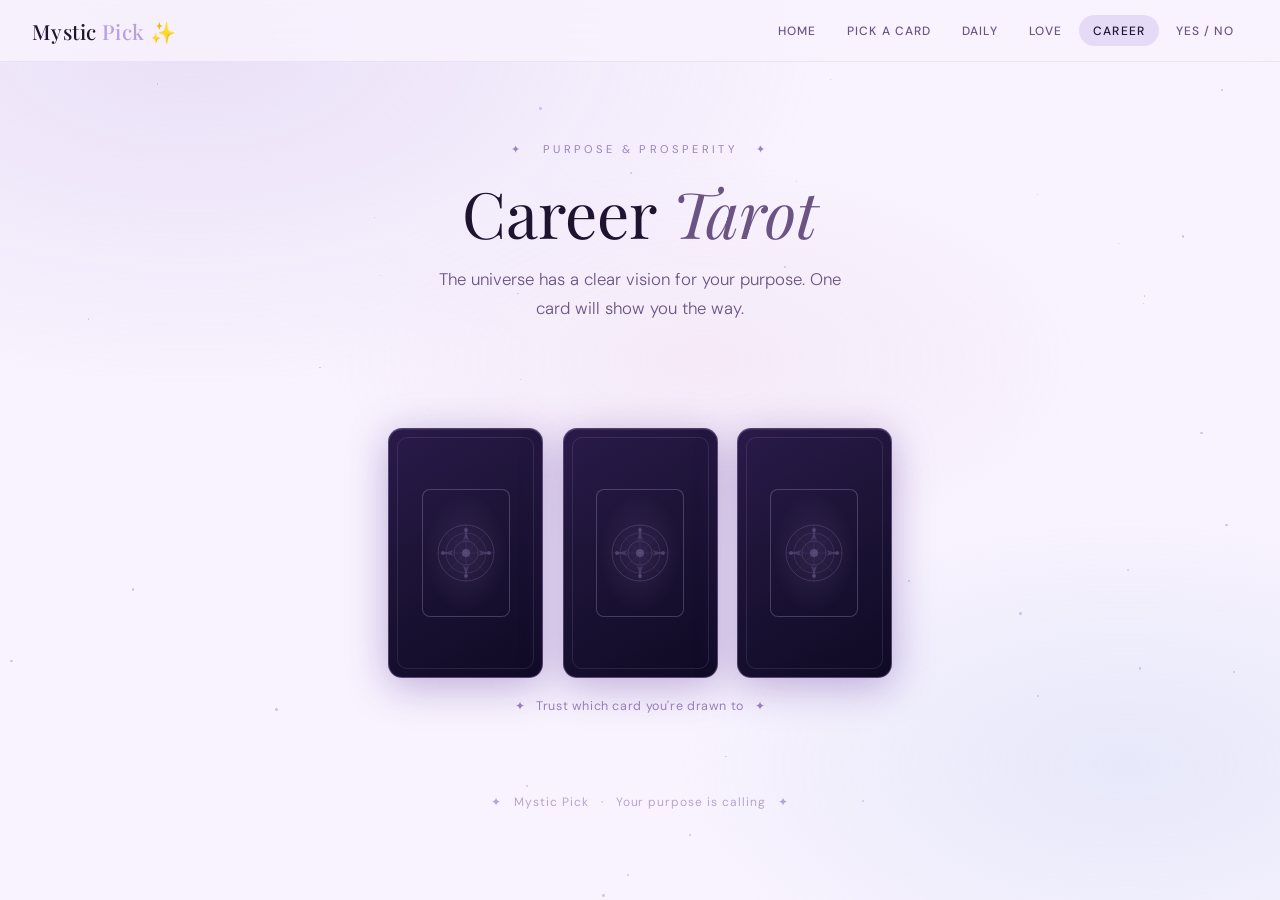
==== career.html @ 3ed22c5b "Add files via upload" ====
<!DOCTYPE html>
<html lang="en">
<head>
  <meta charset="UTF-8">
  <meta name="viewport" content="width=device-width, initial-scale=1.0">
  <title>Career Tarot — Mystic Pick ✨</title>
  <link rel="stylesheet" href="style.css">
  <style>
    .career-pillars {
      display: grid;
      grid-template-columns: repeat(3, 1fr);
      gap: 0.75rem;
      max-width: 540px;
      margin: 2rem auto 0;
    }

    .career-pillar {
      padding: 1.2rem 0.9rem;
      text-align: center;
    }

    .pillar-icon   { font-size: 1.5rem; margin-bottom: 0.4rem; }
    .pillar-label  { font-size: 0.62rem; letter-spacing: 0.15em; text-transform: uppercase; color: var(--ink3); margin-bottom: 0.25rem; }
    .pillar-value  { font-family: var(--serif); font-size: 0.9rem; color: var(--ink2); }

    @media (max-width: 500px) {
      .career-pillars { grid-template-columns: 1fr; }
    }
  </style>
</head>
<body>

<div id="star-field"></div>

<div class="suspense-overlay" id="suspense">
  <div class="suspense-glyph">⭐</div>
  <div class="suspense-text">Aligning career energy…</div>
</div>

<nav>
  <a href="index.html" class="nav-brand">Mystic <span>Pick</span> ✨</a>
  <ul class="nav-links">
    <li><a href="index.html">Home</a></li>
    <li><a href="pick.html">Pick a Card</a></li>
    <li><a href="daily.html">Daily</a></li>
    <li><a href="love.html">Love</a></li>
    <li><a href="career.html">Career</a></li>
    <li><a href="yesno.html">Yes / No</a></li>
  </ul>
  <button class="burger" aria-label="Menu"><span></span><span></span><span></span></button>
</nav>

<div class="page">

  <!-- PICK SCREEN -->
  <div id="career-pick-screen">
    <section class="hero fade-in">
      <p class="eyebrow">✦ &nbsp; Purpose & Prosperity &nbsp; ✦</p>
      <h1 class="hero-title" style="font-size:clamp(2.2rem,6vw,4rem)">Career <em>Tarot</em></h1>
      <p class="hero-sub">The universe has a clear vision for your purpose. One card will show you the way.</p>
    </section>

    <section class="section" style="padding-top:0">
      <div class="cards-row" id="career-cards-row"></div>
      <p style="text-align:center;font-size:0.78rem;color:var(--ink3);margin-top:0.75rem;letter-spacing:0.05em">
        ✦ &nbsp; Trust which card you're drawn to &nbsp; ✦
      </p>
    </section>
  </div>

  <!-- RESULT SCREEN -->
  <div id="career-result-screen" style="display:none">
    <section class="hero fade-in" style="padding-bottom:1rem">
      <p class="eyebrow">✦ &nbsp; Career Reading &nbsp; ✦</p>
      <h1 class="hero-title" style="font-size:clamp(2rem,5vw,3.5rem)">Your Path <em>Forward</em></h1>
    </section>

    <section class="section" style="padding-top:0">
      <div class="result-panel">
        <div class="result-card glass">
          <span class="result-emoji" id="car-res-emoji"></span>
          <div class="result-card-name" id="car-res-name"></div>
          <div class="result-orientation" id="car-res-orient"></div>
          <div class="result-rule"></div>
          <p class="result-msg" id="car-res-msg"></p>
          <div class="result-keyword" id="car-res-kw"></div>
        </div>
      </div>

      <!-- Career insight messages -->
      <div class="msg-list" id="career-msgs-list" style="margin-top:2rem"></div>

      <div class="btn-row" style="margin-top:2rem">
        <button class="btn btn-primary" onclick="resetCareer()">New Reading</button>
        <button class="btn btn-unlock" onclick="alert('Full readings coming soon ✨')">Unlock Full Reading 🔒</button>
      </div>
    </section>

    <!-- Career pillars -->
    <section class="section" style="padding-top:0">
      <div class="divider"><i>✦</i></div>
      <p class="sec-title">Your Current Career Energies</p>
      <p class="sec-sub">Reflected in today's cosmic alignment</p>
      <div class="career-pillars" id="career-pillars"></div>
    </section>

    <section class="section" style="padding-top:0;padding-bottom:3rem">
      <div class="unlock-strip glass">
        <h3>Get Your Personalized Reading</h3>
        <p>Unlock a full career spread with timeline guidance, salary & opportunity predictions, and a step-by-step action plan from the cards.</p>
        <button class="btn btn-unlock" onclick="alert('Coming soon ✨')">Unlock Career Deep-Dive 🔒</button>
      </div>
    </section>
  </div>

</div>

<footer>✦ &nbsp; Mystic Pick &nbsp; · &nbsp; Your purpose is calling &nbsp; ✦</footer>

<script src="deck.js"></script>
<script src="ui.js"></script>
<script>
  const CAREER_PILLAR_DATA = [
    { icon:"🎯", label:"Focus Area",    vals:["Deep Skill-Building","Visibility","Networking","Strategy","Creativity","Leadership"] },
    { icon:"💰", label:"Abundance Flow",vals:["Building","Accelerating","Receiving","Conserving","Planting Seeds","Harvesting"] },
    { icon:"⏳", label:"Timeline",      vals:["Now","Next Month","3–6 Months","Long Game","Imminent","Patience Needed"] },
    { icon:"🔑", label:"Key Action",    vals:["Ask","Create","Release","Commit","Pivot","Learn","Collaborate"] },
    { icon:"🌱", label:"Growth Mode",   vals:["Inner Alignment","Outer Expression","Foundation","Expansion","Transition","Mastery"] },
    { icon:"🧭", label:"Direction",     vals:["Stay the Course","Change Direction","Accelerate","Slow Down","New Chapter","Finish First"] },
  ];

  function dealCareerCards() {
    buildCards('career-cards-row', 3, onCareerCard);
  }

  function onCareerCard({ card, reversed }) {
    showSuspense(1000).then(() => {
      document.getElementById('car-res-emoji').textContent = card.emoji;
      document.getElementById('car-res-name').textContent  = card.name;

      const orientEl = document.getElementById('car-res-orient');
      orientEl.textContent = reversed ? '⟳ Reversed' : '↑ Upright';
      orientEl.className   = 'result-orientation ' + (reversed ? 'rev' : 'up');

      document.getElementById('car-res-msg').textContent = reversed ? card.reversed : card.upright;
      document.getElementById('car-res-kw').textContent  = card.keywords ? card.keywords[0] : 'Career';

      // Career insight messages
      const msgs = pickN(CAREER_MESSAGES, 4);
      const list = document.getElementById('career-msgs-list');
      list.innerHTML = '';
      const labels = ['Current Energy', 'Hidden Strength', 'What to Pursue', 'The Outcome'];
      msgs.forEach((m, i) => {
        const div = document.createElement('div');
        div.className = 'msg-card glass';
        div.style.animationDelay = (i * 0.1) + 's';
        div.innerHTML = `
          <div class="msg-icon">${m.icon}</div>
          <div class="msg-body">
            <div class="msg-label">${labels[i]}</div>
            <div class="msg-title">${m.title}</div>
            <div class="msg-text">${m.text}</div>
            <span class="msg-kw">${m.keyword}</span>
          </div>`;
        list.appendChild(div);
      });

      // Pillars
      const pillars = document.getElementById('career-pillars');
      pillars.innerHTML = '';
      CAREER_PILLAR_DATA.forEach(p => {
        const div = document.createElement('div');
        div.className = 'career-pillar glass';
        div.innerHTML = `
          <div class="pillar-icon">${p.icon}</div>
          <div class="pillar-label">${p.label}</div>
          <div class="pillar-value">${pick(p.vals)}</div>`;
        pillars.appendChild(div);
      });

      document.getElementById('career-pick-screen').style.display   = 'none';
      document.getElementById('career-result-screen').style.display = 'block';
      window.scrollTo({ top: 0, behavior: 'smooth' });
    });
  }

  function resetCareer() {
    document.getElementById('career-result-screen').style.display = 'none';
    document.getElementById('career-pick-screen').style.display   = 'block';
    window.scrollTo({ top: 0, behavior: 'smooth' });
    dealCareerCards();
  }

  document.addEventListener('DOMContentLoaded', dealCareerCards);
</script>
</body>
</html>
---- style.css ----
@import url('https://fonts.googleapis.com/css2?family=Playfair+Display:ital,wght@0,400;0,500;1,400;1,500&family=DM+Sans:wght@300;400;500&display=swap');

/* ═══════════════════════════════════════════ */
/*  MYSTIC PICK — Master Stylesheet           */
/* ═══════════════════════════════════════════ */

:root {
  --bg:       #f8f3fe;
  --bg2:      #efe7fa;
  --surface:  rgba(255,255,255,0.68);
  --ink:      #1e1430;
  --ink2:     #6b5484;
  --ink3:     #9b83bb;
  --accent:   #b89fe0;
  --accent2:  #e8b4d4;
  --accent3:  #9ab8e8;
  --gold:     #c8a04a;
  --rose:     #d4789a;
  --teal:     #78adb8;
  --glow:     rgba(184,159,224,0.4);
  --r:        16px;
  --r-lg:     24px;
  --serif:    'Playfair Display', Georgia, serif;
  --sans:     'DM Sans', sans-serif;
  --shadow:   0 4px 40px rgba(120,80,180,0.12);
  --shadow-lg:0 12px 60px rgba(120,80,180,0.2);
}

*, *::before, *::after { box-sizing: border-box; margin: 0; padding: 0; }
html { scroll-behavior: smooth; font-size: 16px; }

body {
  font-family: var(--sans);
  background: var(--bg);
  color: var(--ink);
  min-height: 100vh;
  overflow-x: hidden;
}

/* Ambient background layers */
body::before {
  content: '';
  position: fixed;
  inset: 0;
  background:
    radial-gradient(ellipse 90% 70% at 15% 5%,  rgba(184,159,224,0.22) 0%, transparent 55%),
    radial-gradient(ellipse 70% 55% at 88% 85%,  rgba(154,184,232,0.18) 0%, transparent 50%),
    radial-gradient(ellipse 60% 45% at 55% 40%,  rgba(232,180,212,0.14) 0%, transparent 50%);
  pointer-events: none;
  z-index: 0;
}

.page { position: relative; z-index: 1; }

/* ─── STARS ──────────────────────────────── */
#star-field {
  position: fixed;
  inset: 0;
  pointer-events: none;
  z-index: 0;
  overflow: hidden;
}

.star-dot {
  position: absolute;
  border-radius: 50%;
  background: rgba(200,170,240,0.7);
  animation: twinkle var(--dur,3s) infinite var(--delay,0s);
}

@keyframes twinkle {
  0%,100% { opacity: 0.15; transform: scale(1); }
  50%      { opacity: 0.9;  transform: scale(1.3); }
}

/* ─── NAV ────────────────────────────────── */
nav {
  position: sticky;
  top: 0;
  z-index: 200;
  display: flex;
  align-items: center;
  justify-content: space-between;
  padding: 0 2rem;
  height: 62px;
  backdrop-filter: blur(18px);
  -webkit-backdrop-filter: blur(18px);
  background: rgba(248,243,254,0.85);
  border-bottom: 1px solid rgba(184,159,224,0.2);
}

.nav-brand {
  font-family: var(--serif);
  font-size: 1.3rem;
  font-weight: 500;
  color: var(--ink);
  text-decoration: none;
  letter-spacing: 0.02em;
}

.nav-brand span { color: var(--accent); }

.nav-links {
  display: flex;
  align-items: center;
  gap: 0.15rem;
  list-style: none;
}

.nav-links a {
  display: block;
  font-size: 0.75rem;
  font-weight: 500;
  letter-spacing: 0.09em;
  text-transform: uppercase;
  color: var(--ink2);
  text-decoration: none;
  padding: 0.45rem 0.9rem;
  border-radius: 50px;
  transition: background 0.2s, color 0.2s;
}

.nav-links a:hover { background: rgba(184,159,224,0.18); color: var(--ink); }
.nav-links a.active { background: rgba(184,159,224,0.28); color: var(--ink); }

.burger {
  display: none;
  background: none;
  border: none;
  cursor: pointer;
  padding: 6px;
  flex-direction: column;
  gap: 5px;
}

.burger span {
  display: block;
  width: 22px;
  height: 1.5px;
  background: var(--ink2);
  border-radius: 2px;
  transition: all 0.3s;
}

/* ─── HERO ───────────────────────────────── */
.hero {
  text-align: center;
  padding: 5rem 2rem 2.5rem;
}

.eyebrow {
  font-size: 0.7rem;
  letter-spacing: 0.3em;
  text-transform: uppercase;
  color: var(--ink3);
  margin-bottom: 1.4rem;
}

.hero-title {
  font-family: var(--serif);
  font-size: clamp(3rem, 8vw, 5.5rem);
  font-weight: 400;
  line-height: 1.08;
  color: var(--ink);
  margin-bottom: 1.1rem;
}

.hero-title em { font-style: italic; color: var(--ink2); }

.hero-sub {
  font-size: 1.05rem;
  font-weight: 300;
  color: var(--ink2);
  max-width: 440px;
  margin: 0 auto 2.5rem;
  line-height: 1.75;
}

/* ─── DIVIDER ────────────────────────────── */
.divider {
  display: flex;
  align-items: center;
  gap: 1rem;
  max-width: 240px;
  margin: 0 auto 2rem;
}

.divider::before, .divider::after {
  content: '';
  flex: 1;
  height: 1px;
  background: linear-gradient(to right, transparent, rgba(184,159,224,0.4), transparent);
}

.divider i { font-size: 0.75rem; color: var(--accent); font-style: normal; }

/* ─── SECTION ────────────────────────────── */
.section {
  max-width: 920px;
  margin: 0 auto;
  padding: 2rem 1.5rem 3rem;
}

.sec-title {
  font-family: var(--serif);
  font-size: clamp(1.5rem, 3.5vw, 2rem);
  font-weight: 400;
  color: var(--ink);
  text-align: center;
  margin-bottom: 0.5rem;
}

.sec-sub {
  font-size: 0.85rem;
  color: var(--ink3);
  text-align: center;
  font-weight: 300;
  letter-spacing: 0.04em;
  margin-bottom: 2.5rem;
}

/* ─── GLASS CARD ─────────────────────────── */
.glass {
  background: var(--surface);
  backdrop-filter: blur(14px);
  -webkit-backdrop-filter: blur(14px);
  border: 1px solid rgba(255,255,255,0.7);
  border-radius: var(--r-lg);
  box-shadow: var(--shadow);
}

/* ─── TAROT CARD COMPONENT ───────────────── */
.cards-row {
  display: flex;
  gap: 1.2rem;
  justify-content: center;
  flex-wrap: wrap;
  padding: 1.5rem 0 0.5rem;
}

.card-slot {
  width: 155px;
  height: 250px;
  perspective: 1000px;
  cursor: pointer;
  flex-shrink: 0;
}

.card-slot.selected { pointer-events: none; }

.card-inner {
  width: 100%;
  height: 100%;
  position: relative;
  transform-style: preserve-3d;
  transition: transform 0.75s cubic-bezier(0.4, 0, 0.2, 1);
}

/* hover: lift + lean */
.card-slot:not(.selected):hover .card-inner {
  transform: translateY(-12px) rotateY(8deg) rotateZ(-1.5deg);
}

/* After flip: hover just lifts */
.card-slot.selected .card-inner    { transform: rotateY(180deg); }

/* Shake before flip for drama */
@keyframes cardShake {
  0%,100% { transform: translateX(0); }
  20%     { transform: translateX(-5px) rotate(-1deg); }
  40%     { transform: translateX(5px) rotate(1deg); }
  60%     { transform: translateX(-4px); }
  80%     { transform: translateX(4px); }
}

.card-slot.shaking .card-inner { animation: cardShake 0.4s ease; }

.card-face {
  position: absolute;
  inset: 0;
  border-radius: 14px;
  backface-visibility: hidden;
  -webkit-backface-visibility: hidden;
  display: flex;
  flex-direction: column;
  align-items: center;
  justify-content: center;
  padding: 1rem;
}

/* BACK: ornate but no text */
.card-back {
  background: linear-gradient(150deg, #2a1a4a 0%, #1e1438 40%, #0f0a24 100%);
  border: 1px solid rgba(184,159,224,0.35);
  box-shadow: 0 8px 40px rgba(100,60,160,0.4), inset 0 1px 0 rgba(255,255,255,0.08);
}

.card-back-art {
  width: 88px;
  height: 128px;
  border: 1px solid rgba(184,159,224,0.3);
  border-radius: 8px;
  display: flex;
  align-items: center;
  justify-content: center;
  position: relative;
  background: radial-gradient(ellipse at center, rgba(184,159,224,0.12) 0%, transparent 70%);
}

/* SVG mandala */
.card-back-art svg {
  width: 70px;
  height: 70px;
  opacity: 0.55;
}

/* glow dot grid pattern via CSS */
.card-back::before {
  content: '';
  position: absolute;
  inset: 8px;
  border-radius: 10px;
  border: 1px solid rgba(184,159,224,0.15);
  pointer-events: none;
}

/* hover glow aura on back */
.card-slot:not(.selected):hover .card-back {
  box-shadow: 0 8px 40px rgba(100,60,160,0.4),
              0 0 30px rgba(184,159,224,0.25),
              inset 0 1px 0 rgba(255,255,255,0.08);
}

/* FRONT */
.card-front {
  background: linear-gradient(160deg, #fdf8ff 0%, #f5ecff 55%, #fde8f4 100%);
  border: 1px solid rgba(184,159,224,0.3);
  box-shadow: 0 8px 40px rgba(100,60,160,0.15);
  transform: rotateY(180deg);
  text-align: center;
  gap: 0.6rem;
}

.card-front-glyph { font-size: 2.4rem; line-height: 1; }

.card-front-name {
  font-family: var(--serif);
  font-size: 1rem;
  font-weight: 500;
  color: var(--ink2);
  line-height: 1.2;
}

.card-front-pos {
  font-size: 0.62rem;
  letter-spacing: 0.15em;
  text-transform: uppercase;
  color: var(--ink3);
  border: 1px solid rgba(184,159,224,0.35);
  padding: 3px 10px;
  border-radius: 50px;
}

.card-front-pos.rev { color: var(--rose); border-color: rgba(212,120,154,0.35); }

/* ─── RESULT PANEL ───────────────────────── */
.result-panel {
  max-width: 540px;
  margin: 0 auto;
  text-align: center;
  animation: fadeUp 0.6s ease both;
}

.result-card {
  padding: 2.5rem 2rem 2rem;
  margin-bottom: 1.5rem;
}

.result-emoji { font-size: 3.8rem; display: block; margin-bottom: 0.8rem; }

.result-card-name {
  font-family: var(--serif);
  font-size: 2rem;
  font-weight: 400;
  color: var(--ink);
  margin-bottom: 0.4rem;
}

.result-orientation {
  display: inline-block;
  font-size: 0.68rem;
  letter-spacing: 0.18em;
  text-transform: uppercase;
  padding: 4px 14px;
  border-radius: 50px;
  margin-bottom: 1.2rem;
}

.result-orientation.up { background: rgba(120,173,184,0.12); color: var(--teal); border: 1px solid rgba(120,173,184,0.3); }
.result-orientation.rev { background: rgba(212,120,154,0.1); color: var(--rose); border: 1px solid rgba(212,120,154,0.3); }

.result-rule {
  width: 50px;
  height: 1px;
  background: linear-gradient(to right, transparent, var(--accent), transparent);
  margin: 0 auto 1.4rem;
}

.result-msg {
  font-size: 1rem;
  line-height: 1.9;
  color: var(--ink2);
  font-weight: 300;
}

.result-keyword {
  display: inline-block;
  margin-top: 1.3rem;
  font-size: 0.65rem;
  letter-spacing: 0.2em;
  text-transform: uppercase;
  color: var(--ink3);
  padding: 5px 16px;
  border-radius: 50px;
  border: 1px solid rgba(184,159,224,0.4);
  background: rgba(184,159,224,0.08);
}

/* ─── BUTTONS ────────────────────────────── */
.btn {
  display: inline-block;
  font-family: var(--sans);
  font-size: 0.8rem;
  font-weight: 500;
  letter-spacing: 0.1em;
  text-transform: uppercase;
  padding: 0.72rem 1.9rem;
  border-radius: 50px;
  cursor: pointer;
  text-decoration: none;
  border: none;
  transition: all 0.2s;
}

.btn:active { transform: scale(0.97); }

.btn-primary {
  background: linear-gradient(135deg, #b89fe0 0%, #9ab8e8 100%);
  color: #fff;
  box-shadow: 0 4px 20px rgba(150,130,210,0.35);
}

.btn-primary:hover { transform: translateY(-2px); box-shadow: 0 8px 28px rgba(150,130,210,0.5); }

.btn-ghost {
  background: transparent;
  color: var(--ink2);
  border: 1px solid rgba(184,159,224,0.45);
}

.btn-ghost:hover { background: rgba(184,159,224,0.1); }

.btn-unlock {
  background: transparent;
  color: var(--gold);
  border: 1px dashed rgba(200,160,74,0.45);
  font-size: 0.78rem;
}

.btn-unlock:hover { background: rgba(200,160,74,0.07); transform: none; box-shadow: none; }

.btn-row {
  display: flex;
  flex-wrap: wrap;
  gap: 0.75rem;
  justify-content: center;
}

/* ─── HOME NAV CARDS ──────────────────────── */
.feature-grid {
  display: grid;
  grid-template-columns: repeat(auto-fit, minmax(175px, 1fr));
  gap: 1rem;
}

.feature-card {
  padding: 2.2rem 1.4rem 1.8rem;
  border-radius: var(--r-lg);
  text-align: center;
  text-decoration: none;
  color: var(--ink);
  display: flex;
  flex-direction: column;
  align-items: center;
  gap: 0.7rem;
  transition: transform 0.25s, box-shadow 0.25s;
  cursor: pointer;
}

.feature-card:hover {
  transform: translateY(-7px);
  box-shadow: var(--shadow-lg);
}

.feature-card-icon { font-size: 2.4rem; }
.feature-card-title { font-family: var(--serif); font-size: 1.15rem; font-weight: 500; }
.feature-card-desc  { font-size: 0.8rem; color: var(--ink3); font-weight: 300; line-height: 1.5; }

/* ─── MESSAGE CARDS ───────────────────────── */
.msg-list { display: grid; gap: 1rem; }

.msg-card {
  padding: 1.8rem 1.6rem;
  border-radius: var(--r-lg);
  display: flex;
  gap: 1.3rem;
  align-items: flex-start;
}

.msg-icon { font-size: 1.7rem; flex-shrink: 0; padding-top: 0.1rem; }
.msg-label { font-size: 0.63rem; letter-spacing: 0.2em; text-transform: uppercase; color: var(--ink3); margin-bottom: 0.35rem; }
.msg-title { font-family: var(--serif); font-size: 1.15rem; font-weight: 500; color: var(--ink); margin-bottom: 0.5rem; }
.msg-text  { font-size: 0.9rem; color: var(--ink2); line-height: 1.85; font-weight: 300; }
.msg-kw    { display: inline-block; margin-top: 0.6rem; font-size: 0.62rem; letter-spacing: 0.15em; text-transform: uppercase; color: var(--ink3); border: 1px solid rgba(184,159,224,0.3); padding: 3px 12px; border-radius: 50px; }

/* ─── DAILY ───────────────────────────────── */
.daily-card {
  max-width: 580px;
  margin: 0 auto;
  padding: 3rem 2.5rem;
  text-align: center;
}

.daily-date  { font-size: 0.7rem; letter-spacing: 0.22em; text-transform: uppercase; color: var(--ink3); margin-bottom: 1.6rem; }
.daily-icon  { font-size: 4rem; display: block; margin-bottom: 1.1rem; }
.daily-title { font-family: var(--serif); font-size: 2rem; font-weight: 400; color: var(--ink); margin-bottom: 1rem; }
.daily-msg   { font-family: var(--serif); font-size: 1.05rem; font-style: italic; color: var(--ink2); line-height: 2; font-weight: 400; }
.daily-aff   { margin-top: 1.5rem; font-size: 0.72rem; letter-spacing: 0.2em; text-transform: uppercase; color: var(--gold); }

/* ─── YES/NO ──────────────────────────────── */
.yn-wrap { max-width: 560px; margin: 0 auto; }

.yn-input-box {
  padding: 2.5rem 2rem 2rem;
  margin-bottom: 1.5rem;
  text-align: center;
}

.yn-prompt {
  font-family: var(--serif);
  font-size: 1.05rem;
  font-style: italic;
  color: var(--ink2);
  font-weight: 400;
  margin-bottom: 1.5rem;
  line-height: 1.7;
}

.yn-input {
  width: 100%;
  padding: 1rem 1.5rem;
  font-family: var(--serif);
  font-size: 1rem;
  font-style: italic;
  color: var(--ink);
  background: rgba(255,255,255,0.7);
  border: 1px solid rgba(184,159,224,0.4);
  border-radius: 50px;
  outline: none;
  text-align: center;
  margin-bottom: 1.5rem;
  transition: border-color 0.2s, box-shadow 0.2s;
}

.yn-input::placeholder { color: rgba(107,84,132,0.4); }
.yn-input:focus { border-color: rgba(184,159,224,0.8); box-shadow: 0 0 0 4px rgba(184,159,224,0.15); }

.yn-result-card { padding: 2.5rem 2rem; text-align: center; }

.yn-question {
  font-family: var(--serif);
  font-style: italic;
  font-size: 0.95rem;
  color: var(--ink3);
  margin-bottom: 1.5rem;
  line-height: 1.6;
}

.yn-answer {
  font-family: var(--serif);
  font-size: 4rem;
  font-weight: 400;
  letter-spacing: 0.08em;
  margin-bottom: 0.75rem;
}

.yn-answer.yes   { color: #7ab89a; }
.yn-answer.no    { color: #c08a8a; }
.yn-answer.maybe { color: #b8a070; }

.yn-exp {
  font-size: 0.95rem;
  color: var(--ink2);
  line-height: 1.85;
  font-weight: 300;
  max-width: 400px;
  margin: 0 auto;
}

/* ─── UNLOCK SECTION ──────────────────────── */
.unlock-strip {
  margin: 0 auto;
  max-width: 560px;
  padding: 2rem 2rem;
  text-align: center;
  margin-bottom: 3rem;
}

.unlock-strip h3 {
  font-family: var(--serif);
  font-size: 1.4rem;
  font-weight: 400;
  color: var(--ink);
  margin-bottom: 0.5rem;
}

.unlock-strip p {
  font-size: 0.85rem;
  color: var(--ink3);
  margin-bottom: 1.2rem;
  font-weight: 300;
}

/* ─── FOOTER ──────────────────────────────── */
footer {
  text-align: center;
  padding: 2rem 2rem 2.5rem;
  font-size: 0.75rem;
  color: var(--ink3);
  letter-spacing: 0.08em;
  opacity: 0.7;
}

/* ─── ANIMATIONS ──────────────────────────── */
@keyframes fadeUp {
  from { opacity: 0; transform: translateY(20px); }
  to   { opacity: 1; transform: translateY(0); }
}

@keyframes fadeIn  { from { opacity: 0; } to { opacity: 1; } }
@keyframes scaleIn { from { opacity:0; transform:scale(0.92); } to { opacity:1; transform:scale(1); } }

.fade-in   { animation: fadeUp 0.7s ease both; }
.fade-in-2 { animation: fadeUp 0.7s 0.15s ease both; }
.fade-in-3 { animation: fadeUp 0.7s 0.30s ease both; }
.fade-in-4 { animation: fadeUp 0.7s 0.45s ease both; }

/* ─── PROGRESS / SUSPENSE ─────────────────── */
.suspense-overlay {
  position: fixed;
  inset: 0;
  z-index: 500;
  display: flex;
  align-items: center;
  justify-content: center;
  background: rgba(30,20,48,0.88);
  backdrop-filter: blur(8px);
  opacity: 0;
  pointer-events: none;
  transition: opacity 0.4s;
  flex-direction: column;
  gap: 1.5rem;
}

.suspense-overlay.active { opacity: 1; pointer-events: all; }

.suspense-glyph {
  font-size: 3rem;
  animation: scaleIn 0.5s ease both, spin 4s linear infinite;
}

@keyframes spin { from { transform: rotate(0deg); } to { transform: rotate(360deg); } }

.suspense-text {
  font-family: var(--serif);
  font-style: italic;
  font-size: 1.1rem;
  color: rgba(200,170,240,0.85);
  letter-spacing: 0.05em;
}

/* ─── MOBILE ──────────────────────────────── */
@media (max-width: 640px) {
  .nav-links { display: none; }
  .nav-links.open {
    display: flex;
    flex-direction: column;
    position: absolute;
    top: 62px;
    left: 0; right: 0;
    background: rgba(248,243,254,0.97);
    backdrop-filter: blur(16px);
    border-bottom: 1px solid rgba(184,159,224,0.2);
    padding: 0.75rem 1rem;
    z-index: 100;
    gap: 0.25rem;
  }

  .nav-links.open a { padding: 0.65rem 1rem; }
  .burger { display: flex; }

  .card-slot { width: 118px; height: 193px; }
  .card-back-art { width: 68px; height: 100px; }
  .card-back-art svg { width: 54px; height: 54px; }

  .hero   { padding: 3rem 1.25rem 2rem; }
  .section { padding: 1.5rem 1rem 2.5rem; }
  .daily-card { padding: 2rem 1.5rem; }
  .msg-card { flex-direction: column; gap: 0.6rem; }
  .feature-grid { grid-template-columns: repeat(2, 1fr); }
}
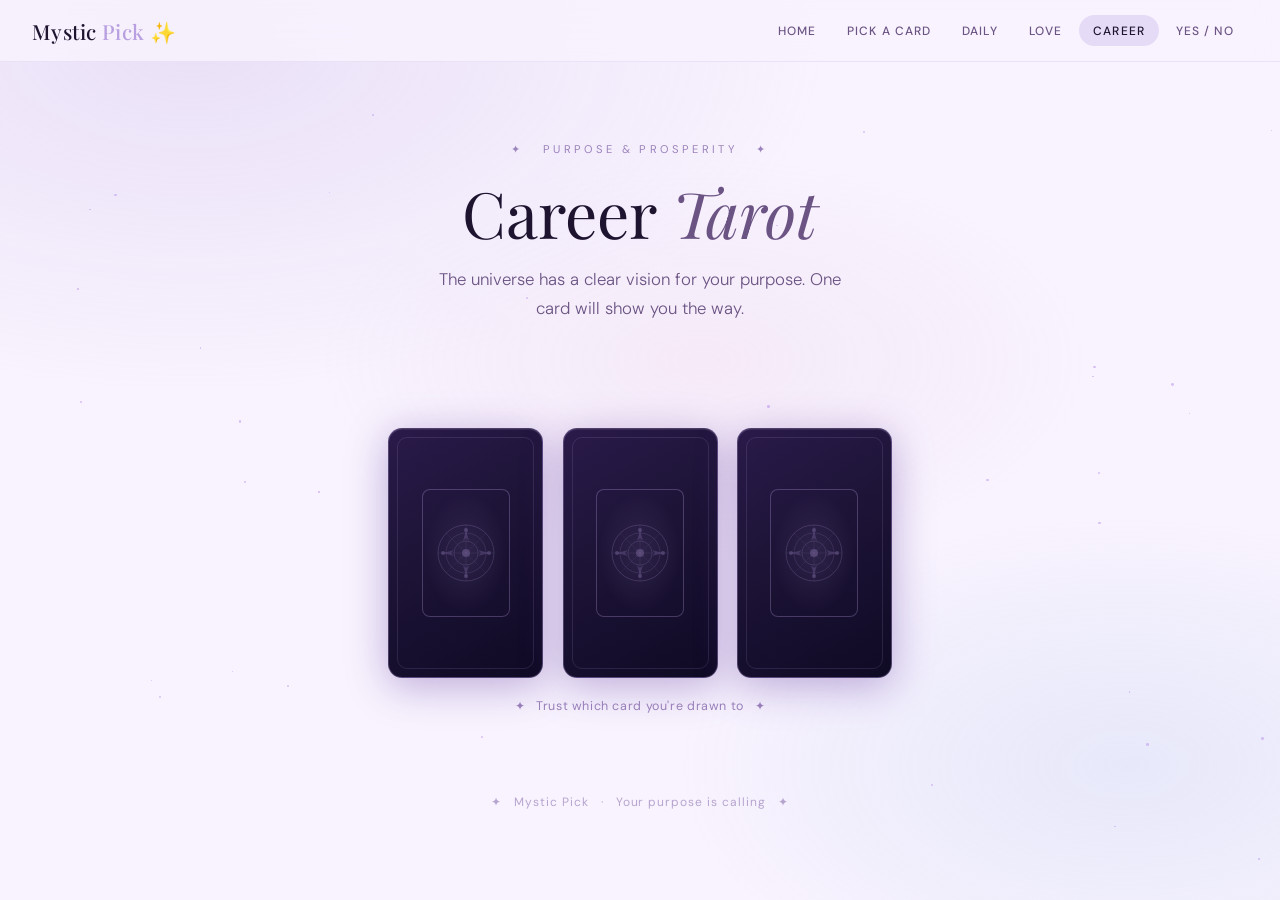
==== commit 53380bae: "Install Vercel Web Analytics ## Vercel Web Analytics Implementation  Successfully installed and conf" ====
--- a/career.html
+++ b/career.html
@@ -5,6 +5,7 @@
   <meta name="viewport" content="width=device-width, initial-scale=1.0">
   <title>Career Tarot — Mystic Pick ✨</title>
   <link rel="stylesheet" href="style.css">
+  <script defer src="https://cdn.vercel-insights.com/v1/script.js"></script>
   <style>
     .career-pillars {
       display: grid;
